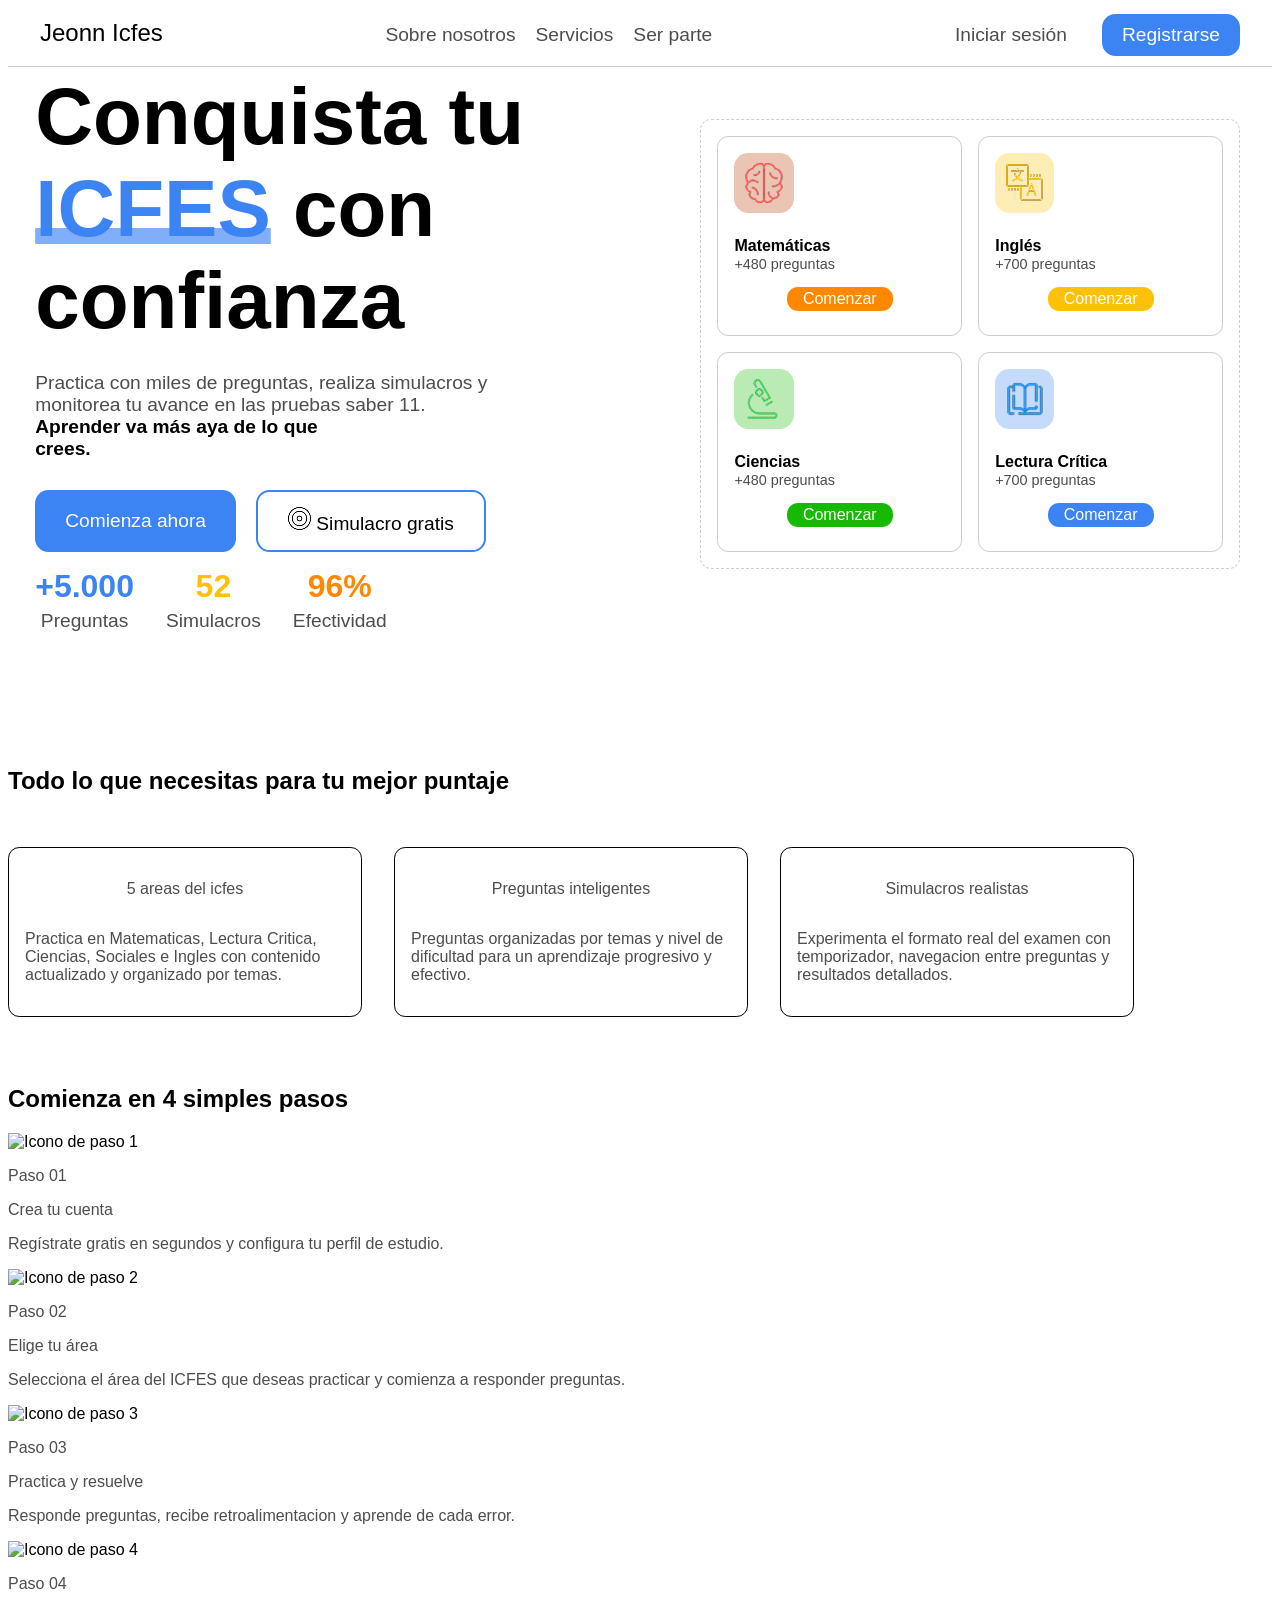
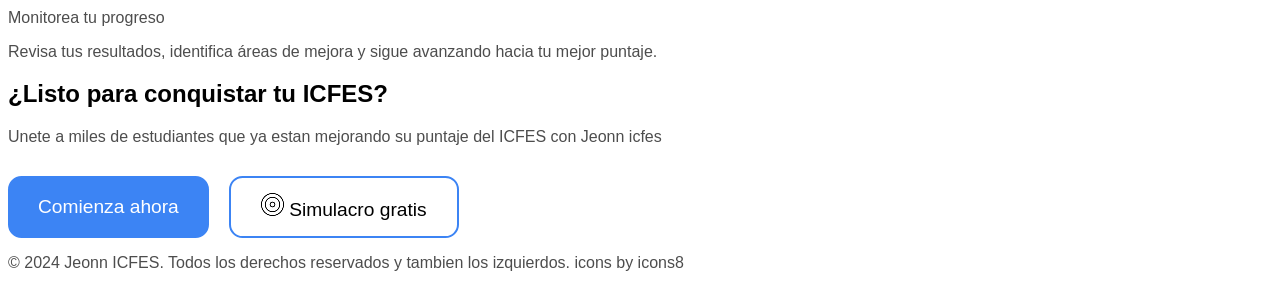
==== Index/index.html @ abb65001 "correciones en el index y paginas de crear cuenta e iniciar sesion" ====
<!DOCTYPE html>
<html lang="es">
<head>
    <meta charset="UTF-8">
    <meta name="viewport" content="width=device-width, initial-scale=1.0">
    <title>Jeonn ICFES</title>
    <link rel="stylesheet" href="index.css">
</head>
<body>
    <header>
        <nav>
            <p class="logo">Jeonn Icfes</p>
            <ul class="nav-links">
                <li><a href="">Sobre nosotros</a></li>
                <li><a href="">Servicios</a></li>
                <li><a href="">Ser parte</a></li>
            </ul>
            <p class="auth-links">
                <a href="/Log_in/log_in.html" class="login">Iniciar sesión</a>
                <a href="/sing_up/sing_up.html" class="signup">Registrarse</a>
            </p>
        </nav>       
    </header>
    <main>
        <section class="hero">
            <div class="hero-content">
                <h1>Conquista tu <span class="highlight2">ICFES</span> con confianza</h1>
                <p class="text-hero">Practica con miles de preguntas, realiza simulacros y monitorea tu avance en las pruebas saber 11. <p class="highlight">Aprender va más aya de lo que crees.</p></p>
                <div class="buttons">
                    <button class="begin">Comienza ahora</button>
                    <button class="simu"><img src="./assets/point.webp" alt="Simulacro gratis icono"> Simulacro gratis</button>
                </div>
                <div class="stats">
                    <div class="stats-item">
                        <div><p class="stats-item-number1">+5.000</p></div>
                        <div><p class="stats-item-txt">Preguntas</p></div>
                        </div>
                    <div class="stats-item">
                        <div><p class="stats-item-number2">52</p></div>
                        <div><p class="stats-item-txt">Simulacros</p></div>
                    </div>
                    <div class="stats-item">
                        <div><p class="stats-item-number3">96%</p></div>
                        <div><p class="stats-item-txt">Efectividad</p></div>
                    </div>
                </div>
            </div>
            <aside class="modules-squares">
                <div class="module">
                    <img  class="module-icon-maths" src="./assets/Maths.webp" alt="Icono de Matemáticas">
                    <p class="module-title">Matemáticas</p>
                    <p class="module-description">+480 preguntas</p>
                    <button class="module-button-math">Comenzar</button>
                </div>
                <div class="module">
                    <img  class="module-icon-english" src="./assets/English.webp" alt="Icono de Inglés">
                    <p class="module-title">Inglés</p>
                    <p class="module-description">+700 preguntas</p>
                    <button class="module-button-english">Comenzar</button>
                </div>
                <div class="module">
                    <img  class="module-icon-science" src="./assets/Science.webp" alt="Icono de Ciencias">
                    <p class="module-title">Ciencias</p>
                    <p class="module-description">+480 preguntas</p>
                    <button class="module-button-science">Comenzar</button>
                </div>
                <div class="module">
                    <img  class="module-icon-reading" src="./assets/Read.webp" alt="Icono de Lectura Crítica">
                    <p class="module-title">Lectura Crítica</p>
                    <p class="module-description">+700 preguntas</p>
                    <button class="module-button-reading">Comenzar</button>
                </div>
            </aside>
        </section>
        <section class="content">   
            <h2>Todo lo que necesitas para tu mejor puntaje</h2>
            <div class="content-features">
                <div class="features-item">
                    <p>5 areas del icfes</p>
                    <p>Practica en Matematicas, Lectura Critica, Ciencias, Sociales e Ingles con contenido actualizado y organizado por temas.</p>
                </div>
                <div class="features-item">
                    <p>Preguntas inteligentes</p>
                    <p>Preguntas organizadas por temas y nivel de dificultad para un aprendizaje progresivo y efectivo.</p>
                </div>
                <div class="features-item">
                    <p>Simulacros realistas</p>
                    <p>Experimenta el formato real del examen con temporizador, navegacion entre preguntas y resultados detallados.</p>
                </div>
            </div>
        </section>
        <section class="start">
            <h2>Comienza en 4 simples pasos</h2>
            <div class="start-steps">
                <div class="step">
                    <img src="#placeholder" alt="Icono de paso 1">
                    <p>Paso 01</p>
                    <p>Crea tu cuenta</p>
                    <p>Regístrate gratis en segundos y configura tu perfil de estudio.</p>
                </div>
                <div class="step">
                    <img src="#placeholder" alt="Icono de paso 2">
                    <p>Paso 02</p>
                    <p>Elige tu área</p>
                    <p>Selecciona el área del ICFES que deseas practicar y comienza a responder preguntas.</p>
                </div>
                <div class="step">
                    <img src="#placeholder" alt="Icono de paso 3">
                    <p>Paso 03</p>
                    <p>Practica y resuelve</p>
                    <p>Responde preguntas, recibe retroalimentacion y aprende de cada error.</p>
                </div>
                <div class="step">
                    <img src="#placeholder" alt="Icono de paso 4">
                    <p>Paso 04</p>
                    <p>Monitorea tu progreso</p>
                    <p>Revisa tus resultados, identifica áreas de mejora y sigue avanzando hacia tu mejor puntaje.</p>
                </div>
            </div>
            <div class="start-button">
                <h2>¿Listo para conquistar tu ICFES?</h2>
                <p>Unete a miles de estudiantes que ya estan mejorando su puntaje del ICFES con Jeonn icfes</p>
                <div class="buttons">
                    <button class="begin">Comienza ahora</button>
                    <button class="simu"><img src="./assets/point.webp" alt="Simulacro gratis icono"> Simulacro gratis</button>
                </div>
            </div>
        </section>
    </main>
    <footer>
        <p>© 2024 Jeonn ICFES. Todos los derechos reservados y tambien los izquierdos. icons by icons8</p>
    </footer>
</body>
</html>
---- Index/index.css ----
:root {
    --naranja: #FF8800;
    --azul: #3C84F4;
    --amarillo: #FFC107;
    --verde: #16BA00;
}
* {
    font-family: poppins, sans-serif;
}
p {
    color: #4d4d4d;
}
nav {
    display: flex;
    justify-content: space-between;
    align-items: center;
    padding: 0.4em 2em;
    border-bottom: 1px solid #cdcdcd;
    margin-top: -1.2em;
    margin-bottom: -2.7em;
}
.logo {
    display: flex;
    gap: 10px;
    color: #000000;
    font-size: 1.5em;
    padding-bottom: 0.5em;
    padding-top: 0;
    margin-bottom: 0em;
}
.nav-links {
    display: flex;
    gap: 20px;
    list-style: none;
    margin-bottom: -1em;
    margin-top: 0;
    padding: 0;
}
.nav-links li a {
    color: #4d4d4d;
    text-decoration: none;
    font-size: 1.2em;
    padding: 0;
}
.nav-links li a:hover {
    color: #000000;
}
.auth-links {
    display: flex;
    gap: 15px;
    margin-bottom: -1em;
    margin-top: 0;
    padding: 0;
}
.login {
    color: #4d4d4d;
    padding: 10px 20px;
    text-decoration: none;
    font-size: 1.2em;
}
.login:hover {
    color: #000000;
}
.signup {
    background-color: var(--azul);
    color: #fff;
    padding: 10px 20px;
    border-radius: 0.7em;
    text-decoration: none;
    font-size: 1.2em;
}
.signup:hover {
    background-color: #2a6cd1;
}
main {
    display: flex;
    flex-direction: column;
    align-items:flex-start;
    padding: 0em;
}
.hero {
    display: flex;
    gap: 2em;
    margin-top: 3em;
    margin-bottom: 3em;
}
.hero-content {
    gap: 1em;
    flex: 1;
    margin-left: 1.7em;
}
main h1 {
    font-size: 5em;
    color: #000000;
    max-width: 25em;
    font-weight: bolder;
    margin-top: 0em;
}
h1 .highlight2 {
    color: var(--azul);
    text-decoration: underline;
    text-decoration-color: var(--azul);
    text-decoration-thickness: 0.2em;
    text-underline-offset: -0.1em;
    text-decoration-skip-ink: none;
    text-decoration-color: #3c83f4a6;
}
    

.text-hero {
    font-size: 1.2em;
    max-width: 25em;
    margin-top: -2.2em;
    margin-bottom: 0em;
}
.highlight {
    font-size: 1.2em;
    max-width: 50%;
    margin-top: 0em;
    color: #000000;
    font-weight: bold;
}
.buttons {
    display: flex;
    gap: 20px;
    margin-top: 30px;
}
.begin {
    background-color: var(--azul);
    color: #fff;
    padding: 15px 30px;
    border-radius: 0.7em;
    border: none;
    font-size: 1.2em;
    cursor: pointer;
}
.begin:hover {
    background-color: #2a6cd1;
}
.simu {
    background-color: transparent;
    color: #000;
    padding: 15px 30px;
    border-radius: 0.7em;
    border: 2px solid var(--azul);
    font-size: 1.2em;
    cursor: pointer;
}
.simu:hover {
    background-color:#cdcdcd;
}
.stats {
    display: flex;
    gap: 2em;
    margin-top: -1em;
}
.stats-item {
    display: flex;
    flex-direction: column;
    align-items: center;
}
.stats-item-number1 {
    font-size: 2em;
    font-weight: bold;
    color: var(--azul);
}
.stats-item-number2 {
    font-size: 2em;
    font-weight: bold;
    color: var(--amarillo);
}
.stats-item-number3 {
    font-size: 2em;
    font-weight: bold;
    color: var(--naranja);
}
.stats-item-txt {
    font-size: 1.2em;
    color: #4d4d4d;
    margin-top: -1.4em;
}
.modules-squares {
    flex: 1;
    display: grid;
    grid-template-columns: repeat(2, 1fr);  
    gap: 1em;
    margin-top: 0;
    max-width: 40%;
    max-height: 26em;
    margin-top: 3em;
    margin-right: 2em;
    border: 1px dashed #cdcdcd;
    border-radius: 0.7em;
    padding: 1em 1em;

}
.module {
    display: flex;
    flex-direction: column;
    align-items: flex-start;
    padding: 1em 1em;
    border: 1px solid #ccc;
    border-radius: 0.7em;
}
.module-icon-maths {
    font-size: 3em;
    margin-bottom: 0.5em;
    background-color: #ba3b004b;
    border-radius: 0.3em;
    padding: 0.2em;
}
.module-icon-english {
    font-size: 3em;
    margin-bottom: 0.5em;
    background-color: #ffc1074b;
    border-radius: 0.3em;
    padding: 0.2em;
}
.module-icon-science {
    font-size: 3em;
    margin-bottom: 0.5em;
    background-color: #16ba004b;
    border-radius: 0.3em;
    padding: 0.2em;
}
.module-icon-reading {
    font-size: 3em;
    margin-bottom: 0.5em;
    background-color: #3c84f44b;
    border-radius: 0.3em;
    padding: 0.2em;
}
.module-title {
    font-weight: bold;
    margin-top: 0em;
    text-align: left;
    color: #000000;
}
.module-description {
    font-size: 0.9em;
    text-align: left;
    color: #4d4d4d;
    margin-top: -1em;
}
.module-button-math {
    background-color: var(--naranja);
    color: #fff;
    padding: 0.2em 1em;
    border-radius: 0.7em;
    border: none;
    font-size: 1em;
    margin-top: 0em;
    cursor: pointer;
    align-self: center;
}
.module-button-english {
    background-color: var(--amarillo);
    color: #fff;
    padding: 0.2em 1em;
    border-radius: 0.7em;
    border: none;
    font-size: 1em;
    margin-top: 0em;
    cursor: pointer;
    align-self: center;
}
.module-button-science {
    background-color: var(--verde);
    color: #fff;
    padding: 0.2em 1em;
    border-radius: 0.7em;
    border: none;
    font-size: 1em;
    margin-top: 0em;
    cursor: pointer;
    align-self: center;
}
.module-button-reading {
    background-color: var(--azul);
    color: #fff;
    padding: 0.2em 1em;
    border-radius: 0.7em;
    border: none;
    font-size: 1em;
    margin-top: 0em;
    cursor: pointer;
    align-self: center;
}
.module-button-math:hover {
    background-color: #a05500e3;
}
.module-button-english:hover {
    background-color: #e0a800;
}
.module-button-science:hover {
    background-color: #12a000;
}
.module-button-reading:hover {
    background-color: #2a6cd1;
}
.content {
    display: flex;
    gap: 2em;
    justify-content: center;
    margin-top: 3em;
    flex-direction: column;
}
.content-features {
    display: flex;
    gap: 2em;
    justify-content: center;
    margin-bottom: 3em;
}
.content-features .features-item {
    display: flex;
    flex-direction: column;
    align-items: center;
    padding: 1em;
    border: 1px solid ;
    border-radius: 0.7em;
    max-width: 20em;
}
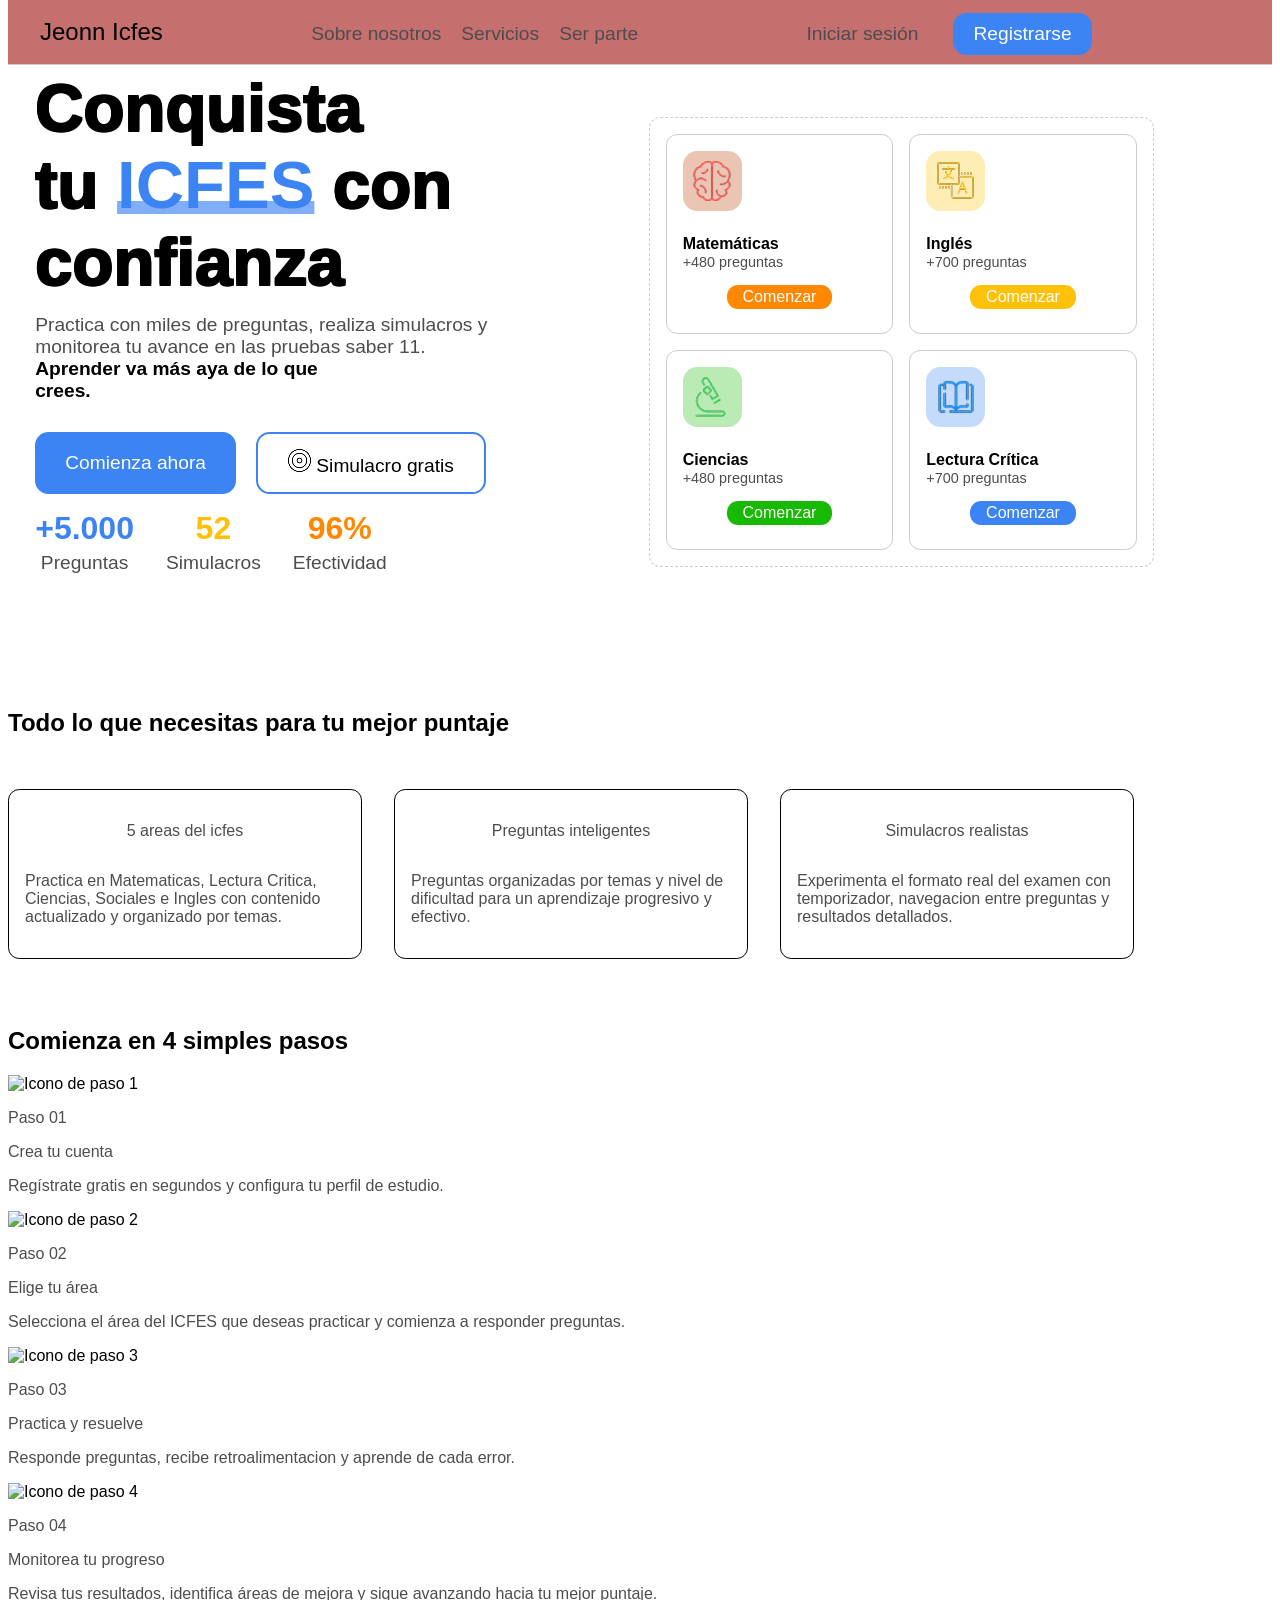
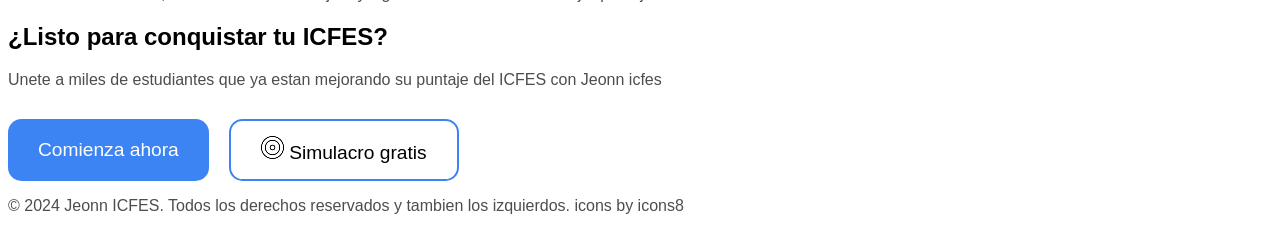
==== commit 99591209: "fixeando la pagina del index (nada terminado aun)" ====
--- a/Index/index.html
+++ b/Index/index.html
@@ -5,11 +5,14 @@
     <meta name="viewport" content="width=device-width, initial-scale=1.0">
     <title>Jeonn ICFES</title>
     <link rel="stylesheet" href="index.css">
+    <link href="https://googleapis.com" rel="stylesheet">
+    <link rel="preconnect" href="https://gstatic.com" crossorigin>
+    <link href="https://googleapis.com/css2?family=Inter:wght@400;700&display=swap" rel="stylesheet">
 </head>
 <body>
     <header>
         <nav>
-            <p class="logo">Jeonn Icfes</p>
+            <p class="logo" style="font-family: 'Inter', sans-serif;">Jeonn Icfes</p>
             <ul class="nav-links">
                 <li><a href="">Sobre nosotros</a></li>
                 <li><a href="">Servicios</a></li>
@@ -19,12 +22,13 @@
                 <a href="/Log_in/log_in.html" class="login">Iniciar sesión</a>
                 <a href="/sing_up/sing_up.html" class="signup">Registrarse</a>
             </p>
+            <section class="linea"></section>
         </nav>       
     </header>
     <main>
         <section class="hero">
             <div class="hero-content">
-                <h1>Conquista tu <span class="highlight2">ICFES</span> con confianza</h1>
+                <h1>Conquista <br> tu <span class="highlight2">ICFES</span> con confianza</h1>
                 <p class="text-hero">Practica con miles de preguntas, realiza simulacros y monitorea tu avance en las pruebas saber 11. <p class="highlight">Aprender va más aya de lo que crees.</p></p>
                 <div class="buttons">
                     <button class="begin">Comienza ahora</button>
--- a/Index/index.css
+++ b/Index/index.css
@@ -1,12 +1,17 @@
+@import url('https://googleapis.com');
+
+*{
+  font-family: 'Poppins', sans-serif;
+}
+
+
 :root {
     --naranja: #FF8800;
     --azul: #3C84F4;
     --amarillo: #FFC107;
     --verde: #16BA00;
 }
-* {
-    font-family: poppins, sans-serif;
-}
+
 p {
     color: #4d4d4d;
 }
@@ -18,6 +23,8 @@
     border-bottom: 1px solid #cdcdcd;
     margin-top: -1.2em;
     margin-bottom: -2.7em;
+    background-color: #c56f6f;
+    height: 62px;
 }
 .logo {
     display: flex;
@@ -83,11 +90,13 @@
     gap: 2em;
     margin-top: 3em;
     margin-bottom: 3em;
+
 }
 .hero-content {
     gap: 1em;
     flex: 1;
     margin-left: 1.7em;
+    
 }
 main h1 {
     font-size: 5em;
@@ -95,7 +104,14 @@
     max-width: 25em;
     font-weight: bolder;
     margin-top: 0em;
-}
+    font-size: 67px;
+    text-shadow: 
+    -1px -1px 0 #000,  
+     1px -1px 0 #000,  
+    -1px  1px 0 #000,  
+     1px  1px 0 #000; 
+}
+
 h1 .highlight2 {
     color: var(--azul);
     text-decoration: underline;
@@ -104,6 +120,7 @@
     text-underline-offset: -0.1em;
     text-decoration-skip-ink: none;
     text-decoration-color: #3c83f4a6;
+    text-shadow: none;
 }
     
 
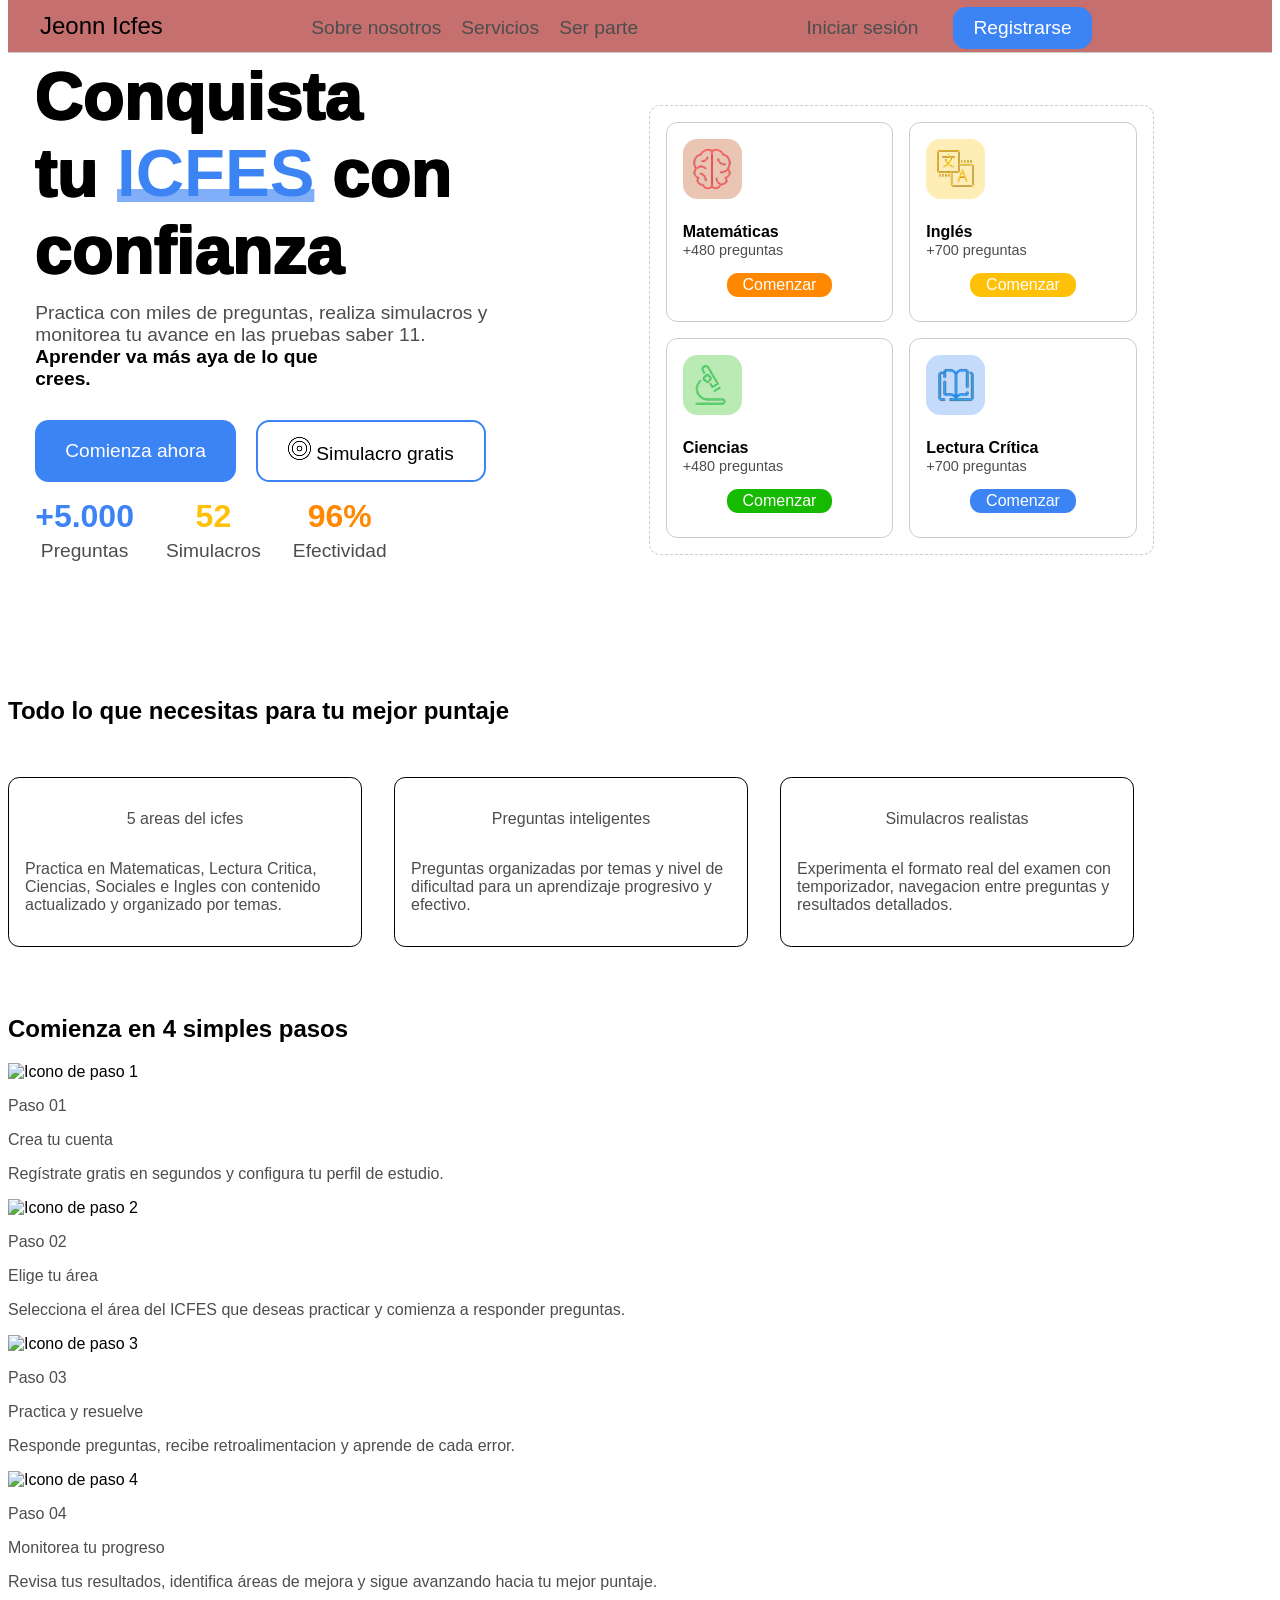
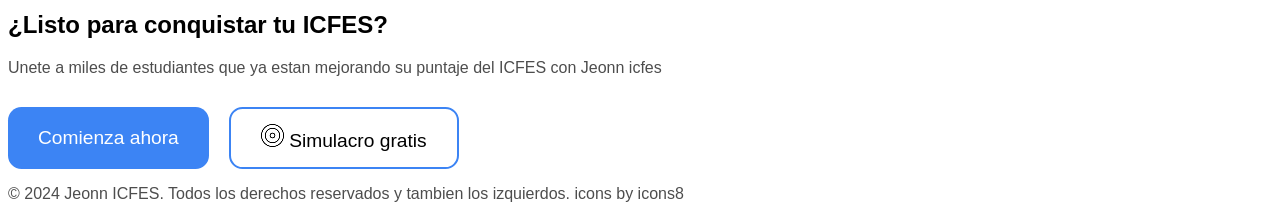
==== commit f6730678: "Cambios minimos en el index que no son utiles (corregirlos y terminar la pagina mas adelante)" ====
--- a/Index/index.html
+++ b/Index/index.html
@@ -12,7 +12,7 @@
 <body>
     <header>
         <nav>
-            <p class="logo" style="font-family: 'Inter', sans-serif;">Jeonn Icfes</p>
+            <p class="logo">Jeonn Icfes</p>
             <ul class="nav-links">
                 <li><a href="">Sobre nosotros</a></li>
                 <li><a href="">Servicios</a></li>
--- a/Index/index.css
+++ b/Index/index.css
@@ -24,7 +24,7 @@
     margin-top: -1.2em;
     margin-bottom: -2.7em;
     background-color: #c56f6f;
-    height: 62px;
+    height: 50px;
 }
 .logo {
     display: flex;
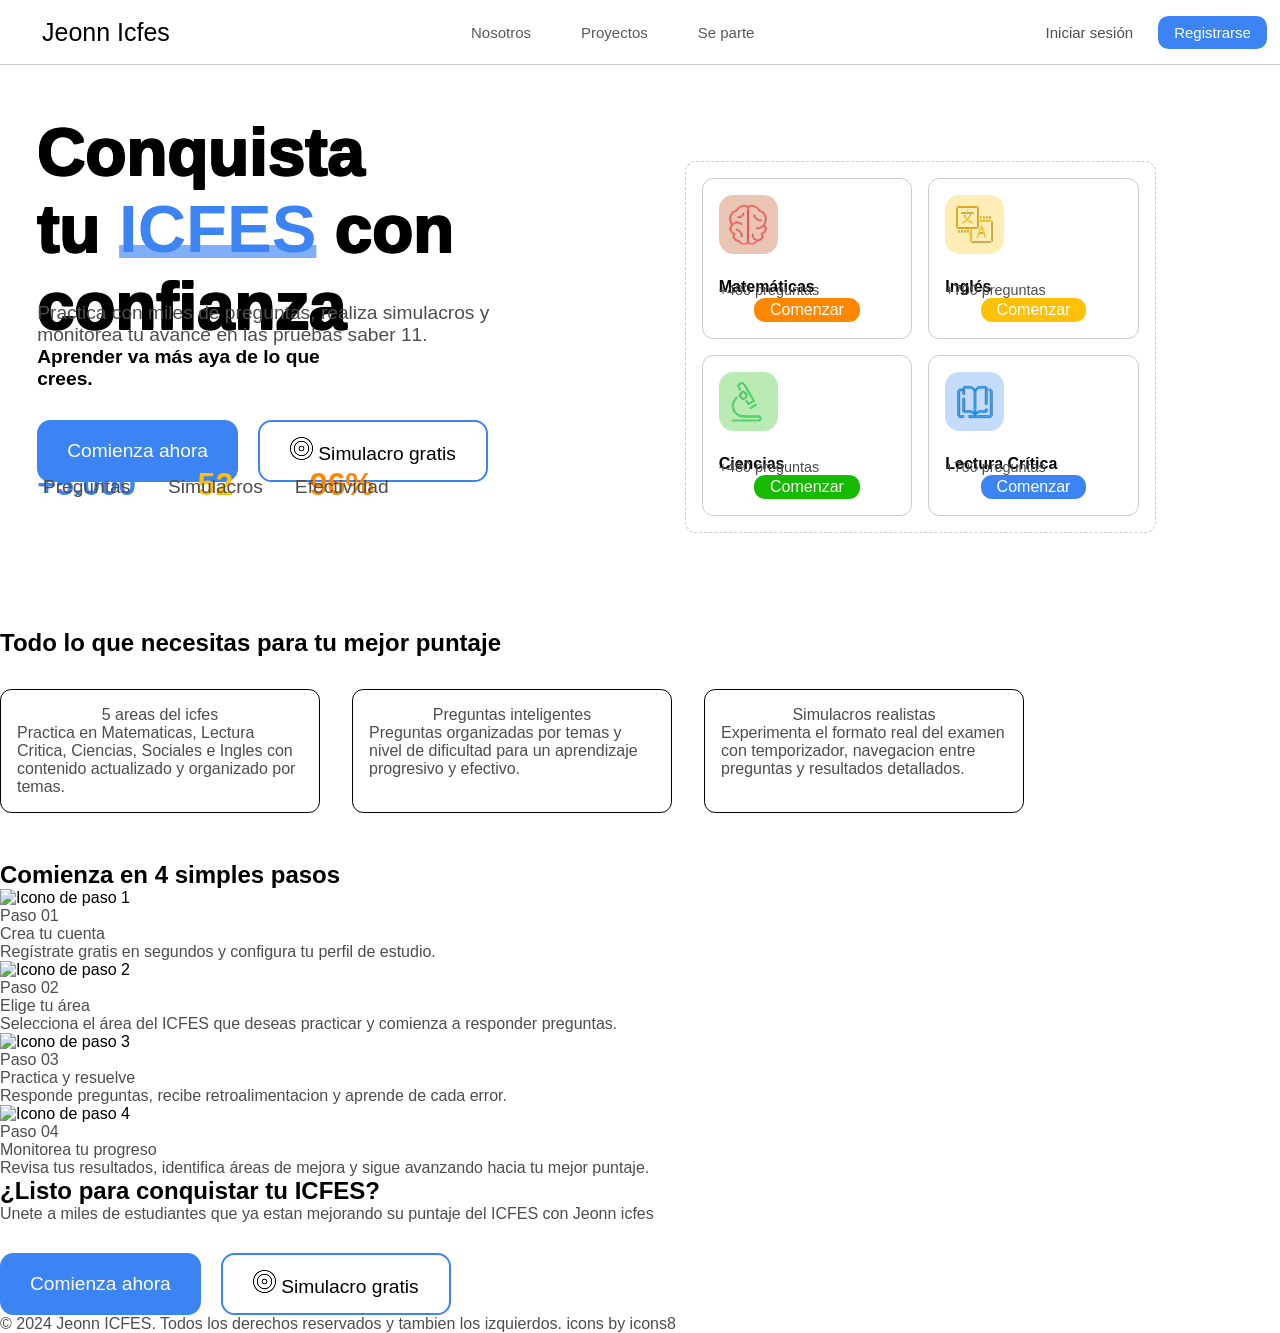
==== commit c64675f7: "Se termino la primera fase de la barra de navegacion del index (no se han dado detelles, faltan tipo" ====
--- a/Index/index.html
+++ b/Index/index.html
@@ -12,16 +12,16 @@
 <body>
     <header>
         <nav>
-            <p class="logo">Jeonn Icfes</p>
+            <div class="logo">Jeonn Icfes</div>
             <ul class="nav-links">
-                <li><a href="">Sobre nosotros</a></li>
-                <li><a href="">Servicios</a></li>
-                <li><a href="">Ser parte</a></li>
+                <li><a href="">Nosotros</a></li>
+                <li><a href="">Proyectos</a></li>
+                <li><a href="">Se parte</a></li>
             </ul>
-            <p class="auth-links">
+            <div class="auth-links">
                 <a href="/Log_in/log_in.html" class="login">Iniciar sesión</a>
                 <a href="/sing_up/sing_up.html" class="signup">Registrarse</a>
-            </p>
+            </div>
             <section class="linea"></section>
         </nav>       
     </header>
--- a/Index/index.css
+++ b/Index/index.css
@@ -4,7 +4,9 @@
   font-family: 'Poppins', sans-serif;
 }
 
-
+body {
+    overflow-y: hidden; /* Oculta por completo la barra vertical */
+}
 :root {
     --naranja: #FF8800;
     --azul: #3C84F4;
@@ -15,67 +17,76 @@
 p {
     color: #4d4d4d;
 }
+* {
+    margin: 0;
+    padding: 0;
+    box-sizing: border-box;
+}
+
 nav {
     display: flex;
     justify-content: space-between;
     align-items: center;
-    padding: 0.4em 2em;
+    padding: 0 2em; 
     border-bottom: 1px solid #cdcdcd;
-    margin-top: -1.2em;
-    margin-bottom: -2.7em;
-    background-color: #c56f6f;
-    height: 50px;
-}
+    height: 65px;
+    width: 100%;
+    box-sizing: border-box; 
+    margin: 0;
+}
+
 .logo {
     display: flex;
+    align-items: center; 
     gap: 10px;
     color: #000000;
-    font-size: 1.5em;
-    padding-bottom: 0.5em;
-    padding-top: 0;
-    margin-bottom: 0em;
-}
+    font-size: 25px;
+    margin-left: 10px;
+}
+
 .nav-links {
     display: flex;
-    gap: 20px;
+    gap: 50px;
     list-style: none;
-    margin-bottom: -1em;
-    margin-top: 0;
-    padding: 0;
-}
+    font-size: 15px;
+    margin-left: 20px;
+}
+
 .nav-links li a {
+    color: #000000a7;
+    text-decoration: none;
+}
+
+.nav-links li a:hover {
+    color: #000000;
+}
+
+.auth-links {
+    display: flex;
+    align-items: center;
+    gap: 15px;
+    font-size: 15px;
+    margin-right: -300px;
+}
+
+.login {
     color: #4d4d4d;
     text-decoration: none;
-    font-size: 1.2em;
-    padding: 0;
-}
-.nav-links li a:hover {
-    color: #000000;
-}
-.auth-links {
-    display: flex;
-    gap: 15px;
-    margin-bottom: -1em;
-    margin-top: 0;
-    padding: 0;
-}
-.login {
-    color: #4d4d4d;
-    padding: 10px 20px;
+    padding: 5px 10px; 
+}
+
+.login:hover {
+    color: #000000;
+}
+
+.signup {
+    background-color: var(--azul, #0056b3);
+    color: #fff;
+    padding: 8px 16px;
+    border-radius: 0.7em;
     text-decoration: none;
-    font-size: 1.2em;
-}
-.login:hover {
-    color: #000000;
-}
-.signup {
-    background-color: var(--azul);
-    color: #fff;
-    padding: 10px 20px;
-    border-radius: 0.7em;
-    text-decoration: none;
-    font-size: 1.2em;
-}
+}
+
 .signup:hover {
     background-color: #2a6cd1;
 }
@@ -90,7 +101,7 @@
     gap: 2em;
     margin-top: 3em;
     margin-bottom: 3em;
-
+    margin-left: 10px;
 }
 .hero-content {
     gap: 1em;
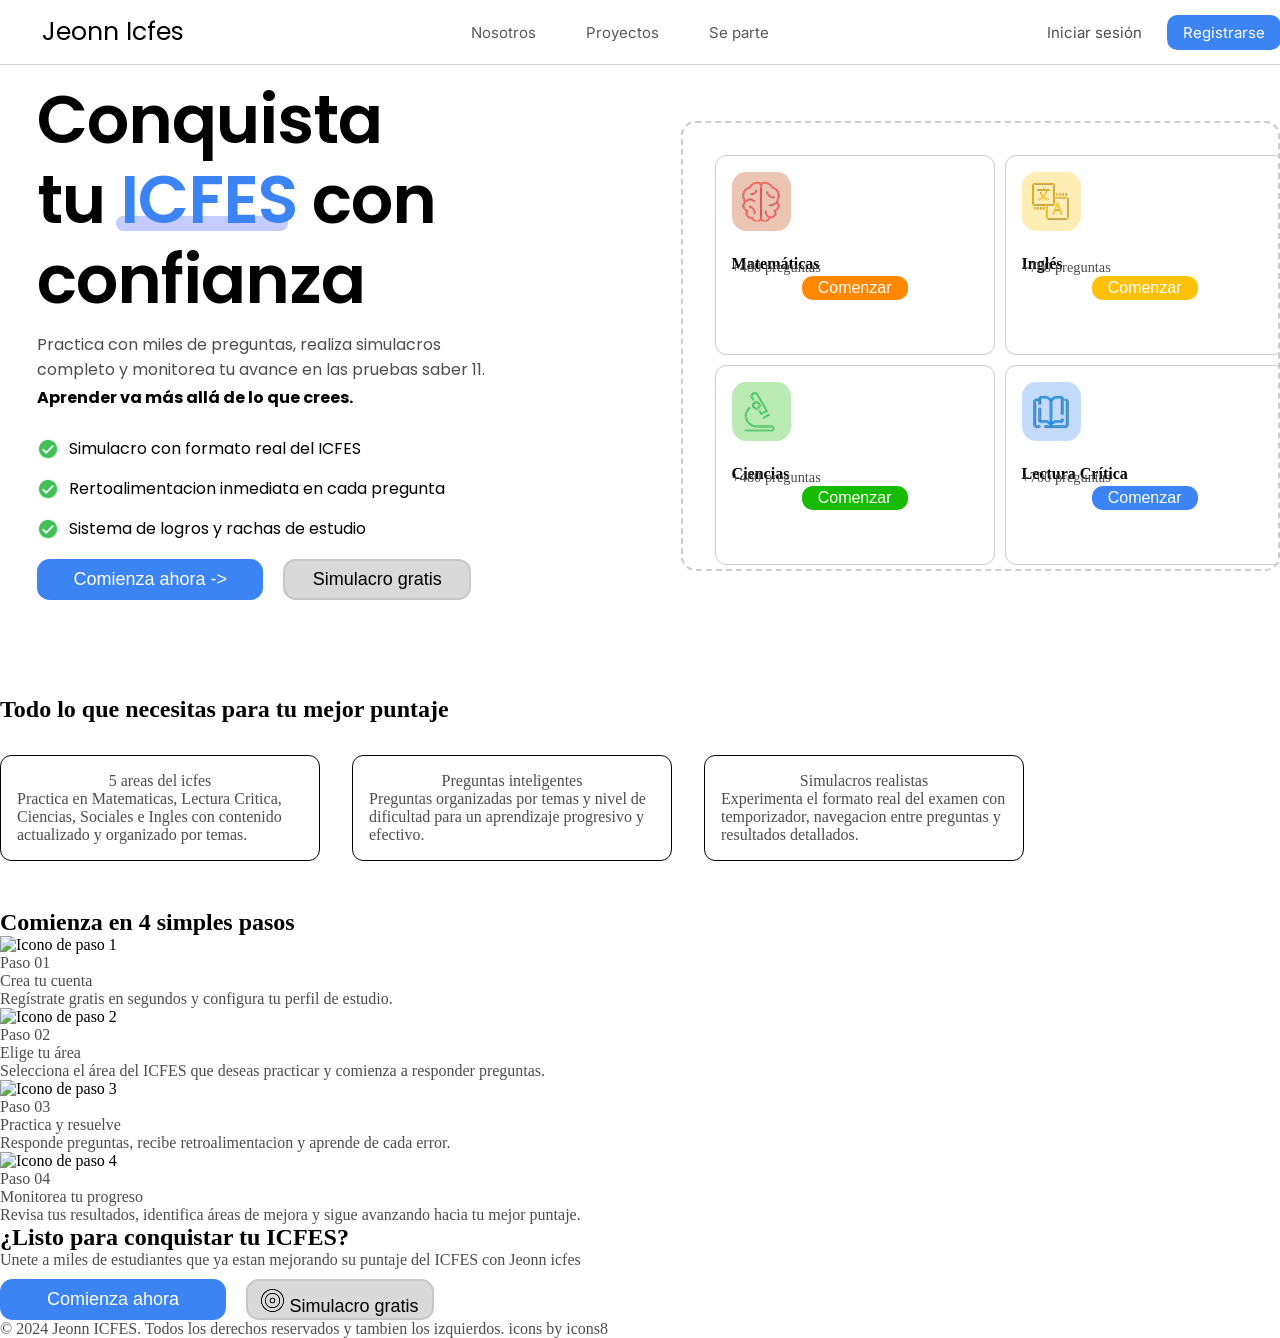
==== commit 4cea9d95: "Se arreglo la primera pantalla del index, solo falta terminar el cuadro de materias de esa primera v" ====
--- a/Index/index.html
+++ b/Index/index.html
@@ -5,9 +5,10 @@
     <meta name="viewport" content="width=device-width, initial-scale=1.0">
     <title>Jeonn ICFES</title>
     <link rel="stylesheet" href="index.css">
-    <link href="https://googleapis.com" rel="stylesheet">
-    <link rel="preconnect" href="https://gstatic.com" crossorigin>
-    <link href="https://googleapis.com/css2?family=Inter:wght@400;700&display=swap" rel="stylesheet">
+    <link rel="preconnect" href="https://fonts.googleapis.com">
+    <link rel="preconnect" href="https://fonts.gstatic.com" crossorigin>
+    <link href="https://fonts.googleapis.com/css2?family=Poppins:wght@400;500;600;700;800&display=swap" rel="stylesheet">
+    <link href="https://fonts.googleapis.com/css2?family=Inter:wght@400;500;600;700&display=swap" rel="stylesheet">
 </head>
 <body>
     <header>
@@ -28,12 +29,29 @@
     <main>
         <section class="hero">
             <div class="hero-content">
-                <h1>Conquista <br> tu <span class="highlight2">ICFES</span> con confianza</h1>
-                <p class="text-hero">Practica con miles de preguntas, realiza simulacros y monitorea tu avance en las pruebas saber 11. <p class="highlight">Aprender va más aya de lo que crees.</p></p>
+                <h1>Conquista <br> tu <span class="highlight2">ICFES</span>  con confianza</h1>
+                <p class="text-hero">Practica con miles de preguntas, realiza simulacros completo y monitorea tu avance en las pruebas saber 11. <p class="highlight"><b>Aprender va más allá de lo que crees.</b></p></p>
+                <div class="beneficios">
+
+                    <div class="frase">
+                        <img src="assets/icons8-de-acuerdo-24.png" alt="" class="icon">
+                        <span>Simulacro con formato real del ICFES</span>
+                    </div>
+                    <div class="frase">
+                        <img src="assets/icons8-de-acuerdo-24.png" alt="" class="icon">
+                        <span>Rertoalimentacion inmediata en cada pregunta</span>
+                    </div>
+                    <div class="frase">
+                        <img src="assets/icons8-de-acuerdo-24.png" alt="" class="icon">
+                        <span>Sistema de logros y rachas de estudio</span>
+                    </div>
+
+                </div>
                 <div class="buttons">
-                    <button class="begin">Comienza ahora</button>
-                    <button class="simu"><img src="./assets/point.webp" alt="Simulacro gratis icono"> Simulacro gratis</button>
+                    <button class="begin">Comienza ahora -></button>
+                    <button class="simu"><!--<img src="./assets/point.webp" alt="Simulacro gratis icono">--> Simulacro gratis</button>
                 </div>
+                <!--
                 <div class="stats">
                     <div class="stats-item">
                         <div><p class="stats-item-number1">+5.000</p></div>
@@ -48,6 +66,7 @@
                         <div><p class="stats-item-txt">Efectividad</p></div>
                     </div>
                 </div>
+                -->
             </div>
             <aside class="modules-squares">
                 <div class="module">
--- a/Index/index.css
+++ b/Index/index.css
@@ -1,12 +1,7 @@
 @import url('https://googleapis.com');
 
-*{
-  font-family: 'Poppins', sans-serif;
-}
-
-body {
-    overflow-y: hidden; /* Oculta por completo la barra vertical */
-}
+
+
 :root {
     --naranja: #FF8800;
     --azul: #3C84F4;
@@ -22,6 +17,8 @@
     padding: 0;
     box-sizing: border-box;
 }
+
+
 
 nav {
     display: flex;
@@ -42,6 +39,7 @@
     color: #000000;
     font-size: 25px;
     margin-left: 10px;
+    font-family: 'Poppins', sans-serif;
 }
 
 .nav-links {
@@ -50,6 +48,7 @@
     list-style: none;
     font-size: 15px;
     margin-left: 20px;
+    font-family: 'Inter', sans-serif;
 }
 
 .nav-links li a {
@@ -67,6 +66,7 @@
     gap: 15px;
     font-size: 15px;
     margin-right: -300px;
+    font-family: 'Inter', sans-serif;
 }
 
 .login {
@@ -90,6 +90,10 @@
 .signup:hover {
     background-color: #2a6cd1;
 }
+
+
+
+
 main {
     display: flex;
     flex-direction: column;
@@ -110,69 +114,104 @@
     
 }
 main h1 {
-    font-size: 5em;
-    color: #000000;
-    max-width: 25em;
-    font-weight: bolder;
-    margin-top: 0em;
+    color: #000000;
+    max-width: 30em;
+    margin-top: -0.5em;
     font-size: 67px;
-    text-shadow: 
-    -1px -1px 0 #000,  
-     1px -1px 0 #000,  
-    -1px  1px 0 #000,  
-     1px  1px 0 #000; 
+    font-weight: 600;
+    line-height: 1.2;
+    letter-spacing: -1px;
+    font-family: 'Poppins', sans-serif;
 }
 
 h1 .highlight2 {
     color: var(--azul);
-    text-decoration: underline;
-    text-decoration-color: var(--azul);
-    text-decoration-thickness: 0.2em;
-    text-underline-offset: -0.1em;
-    text-decoration-skip-ink: none;
-    text-decoration-color: #3c83f4a6;
-    text-shadow: none;
-}
+    text-decoration: none;
+    position: relative; 
+    display: inline-block;
+    z-index: 5;
+}
+
+h1 .highlight2::after {
+    content: "";
+    position: absolute;
+    left: -4px;  
+    right: 9px; 
+    bottom: 9px; 
+
+    height: 15px; 
+
+    background-color: #0426ff3b; 
+
+    border-radius: 50px; 
     
+    z-index: -1; 
+}
+    
 
 .text-hero {
-    font-size: 1.2em;
-    max-width: 25em;
-    margin-top: -2.2em;
+    font-size: 18;
+    max-width: 30em;
+    margin-top: 0.7em;
     margin-bottom: 0em;
+    font-family: 'Poppins', sans-serif;
 }
 .highlight {
-    font-size: 1.2em;
-    max-width: 50%;
-    margin-top: 0em;
-    color: #000000;
-    font-weight: bold;
-}
+    font-size: 18;
+    margin-top: 0.2em;
+    color: #000000;
+    font-family: 'Poppins', sans-serif;
+}
+
+.beneficios {
+    margin-top: 1.2em;
+    font-family: 'Poppins', sans-serif;
+    line-height: 2.5;
+    display: flex;
+    flex-direction: column;
+}
+
+.frase {
+    display: flex;
+    align-items: center;
+    gap: 10px;
+}
+
+.icon {
+    width: 22px;
+    height: 22px;
+    display: block;
+    flex-shrink: 0;
+}
+
 .buttons {
     display: flex;
     gap: 20px;
-    margin-top: 30px;
+    margin-top: 10px;
+    height: 41px;
 }
 .begin {
     background-color: var(--azul);
     color: #fff;
-    padding: 15px 30px;
-    border-radius: 0.7em;
-    border: none;
-    font-size: 1.2em;
-    cursor: pointer;
+    padding: 10px 30px;
+    border-radius: 0.7em;
+    border: none;
+    font-size: 18px;
+    cursor: pointer;
+    width: 226px;
 }
 .begin:hover {
     background-color: #2a6cd1;
 }
 .simu {
-    background-color: transparent;
+    background-color: #d9d9d9;
     color: #000;
-    padding: 15px 30px;
-    border-radius: 0.7em;
-    border: 2px solid var(--azul);
-    font-size: 1.2em;
-    cursor: pointer;
+    padding: 8px;
+    border-radius: 0.7em;
+    border: 2px solid #c7c7c7;
+    font-size: 18px;
+    cursor: pointer;
+    width: 188px;
 }
 .simu:hover {
     background-color:#cdcdcd;
@@ -211,16 +250,14 @@
     flex: 1;
     display: grid;
     grid-template-columns: repeat(2, 1fr);  
-    gap: 1em;
-    margin-top: 0;
-    max-width: 40%;
-    max-height: 26em;
-    margin-top: 3em;
-    margin-right: 2em;
-    border: 1px dashed #cdcdcd;
-    border-radius: 0.7em;
-    padding: 1em 1em;
-
+    gap: 10px;
+    width: 400px;
+    height: 450px;
+    margin-top: 0.5em;
+    border: 2px dashed #cdcdcd;
+    border-radius: 0.9em;
+    padding: 2em 2em;
+    margin-left: 5em;
 }
 .module {
     display: flex;
@@ -229,7 +266,10 @@
     padding: 1em 1em;
     border: 1px solid #ccc;
     border-radius: 0.7em;
-}
+    width: 280px;
+    height: 200px;
+}
+
 .module-icon-maths {
     font-size: 3em;
     margin-bottom: 0.5em;
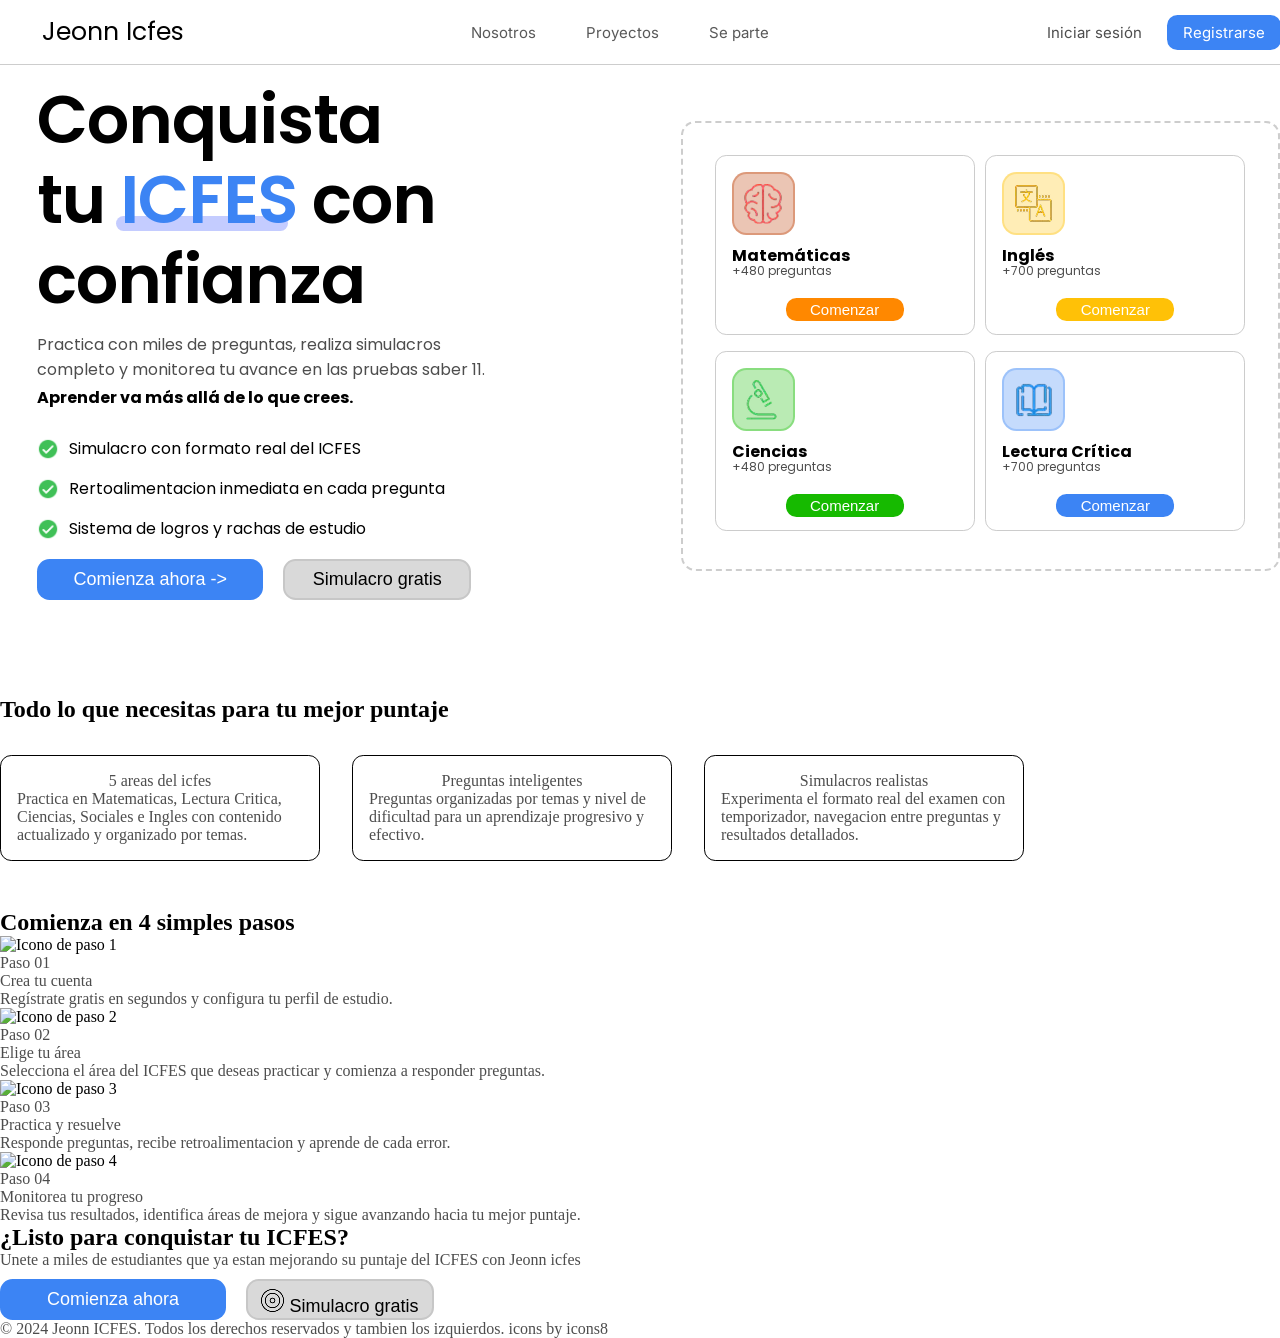
==== commit 9bcb2f1e: "Hover de los cuadros en el inicio, todos estan en azul, hay que ponerles los colores respectivos a c" ====
--- a/Index/index.html
+++ b/Index/index.html
@@ -69,29 +69,29 @@
                 -->
             </div>
             <aside class="modules-squares">
-                <div class="module">
-                    <img  class="module-icon-maths" src="./assets/Maths.webp" alt="Icono de Matemáticas">
-                    <p class="module-title">Matemáticas</p>
-                    <p class="module-description">+480 preguntas</p>
-                    <button class="module-button-math">Comenzar</button>
+                <div class="module">       
+                        <img  class="module-icon-maths" src="./assets/Maths.webp" alt="Icono de Matemáticas">
+                        <p class="module-title">Matemáticas</p>
+                        <p class="module-description">+480 preguntas</p>
+                        <button class="module-button-math">Comenzar</button>
                 </div>
                 <div class="module">
-                    <img  class="module-icon-english" src="./assets/English.webp" alt="Icono de Inglés">
-                    <p class="module-title">Inglés</p>
-                    <p class="module-description">+700 preguntas</p>
-                    <button class="module-button-english">Comenzar</button>
+                        <img  class="module-icon-english" src="./assets/English.webp" alt="Icono de Inglés">
+                        <p class="module-title">Inglés</p>
+                        <p class="module-description">+700 preguntas</p>
+                        <button class="module-button-english">Comenzar</button>
                 </div>
                 <div class="module">
-                    <img  class="module-icon-science" src="./assets/Science.webp" alt="Icono de Ciencias">
-                    <p class="module-title">Ciencias</p>
-                    <p class="module-description">+480 preguntas</p>
-                    <button class="module-button-science">Comenzar</button>
+                        <img  class="module-icon-science" src="./assets/Science.webp" alt="Icono de Ciencias">
+                        <p class="module-title">Ciencias</p>
+                        <p class="module-description">+480 preguntas</p>
+                        <button class="module-button-science">Comenzar</button>
                 </div>
                 <div class="module">
-                    <img  class="module-icon-reading" src="./assets/Read.webp" alt="Icono de Lectura Crítica">
-                    <p class="module-title">Lectura Crítica</p>
-                    <p class="module-description">+700 preguntas</p>
-                    <button class="module-button-reading">Comenzar</button>
+                        <img  class="module-icon-reading" src="./assets/Read.webp" alt="Icono de Lectura Crítica">
+                        <p class="module-title">Lectura Crítica</p>
+                        <p class="module-description">+700 preguntas</p>
+                        <button class="module-button-reading">Comenzar</button>
                 </div>
             </aside>
         </section>
--- a/Index/index.css
+++ b/Index/index.css
@@ -266,16 +266,44 @@
     padding: 1em 1em;
     border: 1px solid #ccc;
     border-radius: 0.7em;
-    width: 280px;
-    height: 200px;
-}
-
+    width: 260px;
+    height: 180px;
+    font-family: "poppins", sans-serif;
+    position: relative;
+}
+.module::before{
+    content: "";
+    position: absolute;
+    top: -4px; 
+    
+    left: 0;
+    width: 100%;
+    height: 8px; 
+    border-top: 15px;
+    
+    background-color: #0426ff;
+
+    opacity: 0;
+    transform: scaleX(0.8);
+    transition: opacity 0.3s ease, transform 0.3s ease;
+    border-top-left-radius: 4px;
+    border-top-right-radius: 4px;
+    
+    /* Aseguramos que las esquinas inferiores se queden totalmente rectas (en punta) */
+    border-bottom-left-radius: 0;
+    border-bottom-right-radius: 0;
+}
+.module:hover::before{
+    opacity: 1;
+    transform: scaleX(1);
+}
 .module-icon-maths {
     font-size: 3em;
     margin-bottom: 0.5em;
     background-color: #ba3b004b;
     border-radius: 0.3em;
     padding: 0.2em;
+    border: 2px solid #c24d165d;
 }
 .module-icon-english {
     font-size: 3em;
@@ -283,6 +311,7 @@
     background-color: #ffc1074b;
     border-radius: 0.3em;
     padding: 0.2em;
+    border: 2px solid #ffc1074b;
 }
 .module-icon-science {
     font-size: 3em;
@@ -290,6 +319,7 @@
     background-color: #16ba004b;
     border-radius: 0.3em;
     padding: 0.2em;
+    border: 2px solid #16ba004b;
 }
 .module-icon-reading {
     font-size: 3em;
@@ -297,18 +327,19 @@
     background-color: #3c84f44b;
     border-radius: 0.3em;
     padding: 0.2em;
+    border: 2px solid #3c84f44b;
 }
 .module-title {
     font-weight: bold;
-    margin-top: 0em;
+    margin-top: -1em;
     text-align: left;
     color: #000000;
 }
 .module-description {
-    font-size: 0.9em;
+    font-size: 12px;
     text-align: left;
     color: #4d4d4d;
-    margin-top: -1em;
+    margin-top: -0.5em;
 }
 .module-button-math {
     background-color: var(--naranja);
@@ -316,10 +347,11 @@
     padding: 0.2em 1em;
     border-radius: 0.7em;
     border: none;
-    font-size: 1em;
-    margin-top: 0em;
+    font-size: 15px;
+    margin-top: 1.2em;
     cursor: pointer;
     align-self: center;
+    width: 118px;
 }
 .module-button-english {
     background-color: var(--amarillo);
@@ -327,10 +359,11 @@
     padding: 0.2em 1em;
     border-radius: 0.7em;
     border: none;
-    font-size: 1em;
-    margin-top: 0em;
+    font-size: 15px;
+    margin-top: 1.2em;
     cursor: pointer;
     align-self: center;
+    width: 118px;
 }
 .module-button-science {
     background-color: var(--verde);
@@ -338,10 +371,11 @@
     padding: 0.2em 1em;
     border-radius: 0.7em;
     border: none;
-    font-size: 1em;
-    margin-top: 0em;
+    font-size: 15px;
+    margin-top: 1.2em;
     cursor: pointer;
     align-self: center;
+    width: 118px;
 }
 .module-button-reading {
     background-color: var(--azul);
@@ -349,10 +383,11 @@
     padding: 0.2em 1em;
     border-radius: 0.7em;
     border: none;
-    font-size: 1em;
-    margin-top: 0em;
+    font-size: 15px;
+    margin-top: 1.2em;
     cursor: pointer;
     align-self: center;
+    width: 118px;
 }
 .module-button-math:hover {
     background-color: #a05500e3;
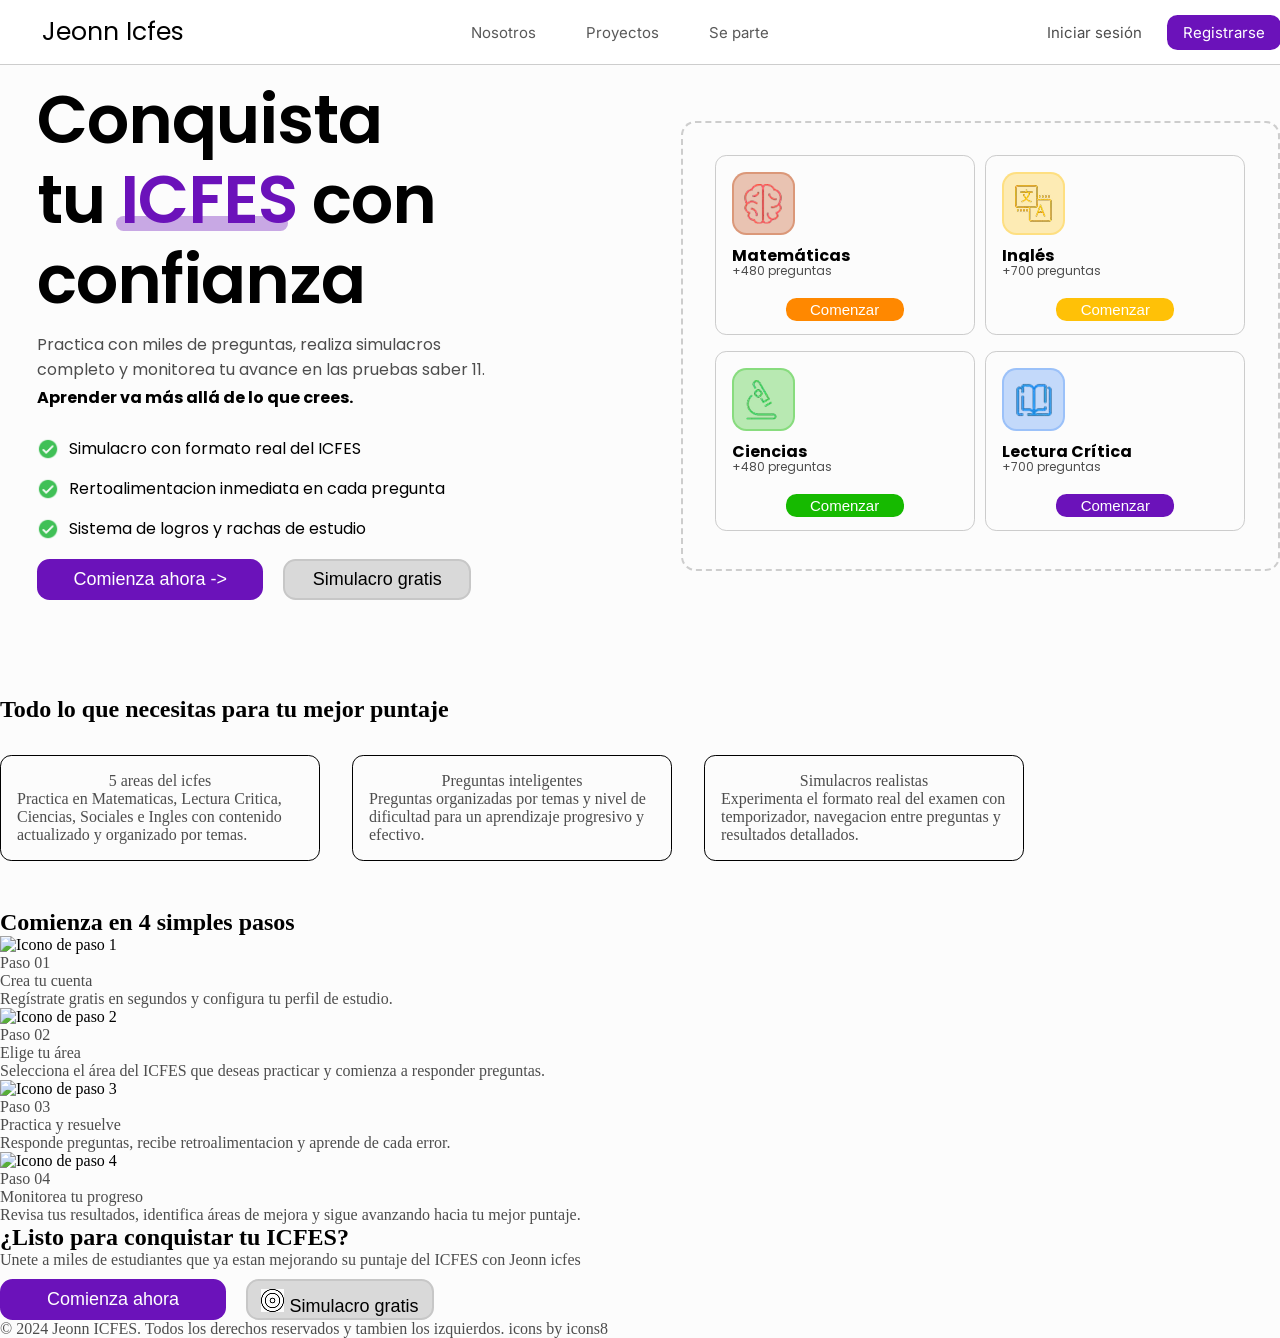
==== commit d42559f4: "Se agregaron los colores del hover correspondientes a cada uno de los cuadros de la pagina de inicio" ====
--- a/Index/index.html
+++ b/Index/index.html
@@ -1,5 +1,6 @@
 <!DOCTYPE html>
 <html lang="es">
+
 <head>
     <meta charset="UTF-8">
     <meta name="viewport" content="width=device-width, initial-scale=1.0">
@@ -7,9 +8,11 @@
     <link rel="stylesheet" href="index.css">
     <link rel="preconnect" href="https://fonts.googleapis.com">
     <link rel="preconnect" href="https://fonts.gstatic.com" crossorigin>
-    <link href="https://fonts.googleapis.com/css2?family=Poppins:wght@400;500;600;700;800&display=swap" rel="stylesheet">
+    <link href="https://fonts.googleapis.com/css2?family=Poppins:wght@400;500;600;700;800&display=swap"
+        rel="stylesheet">
     <link href="https://fonts.googleapis.com/css2?family=Inter:wght@400;500;600;700&display=swap" rel="stylesheet">
 </head>
+
 <body>
     <header>
         <nav>
@@ -24,13 +27,16 @@
                 <a href="/sing_up/sing_up.html" class="signup">Registrarse</a>
             </div>
             <section class="linea"></section>
-        </nav>       
+        </nav>
     </header>
     <main>
         <section class="hero">
             <div class="hero-content">
-                <h1>Conquista <br> tu <span class="highlight2">ICFES</span>  con confianza</h1>
-                <p class="text-hero">Practica con miles de preguntas, realiza simulacros completo y monitorea tu avance en las pruebas saber 11. <p class="highlight"><b>Aprender va más allá de lo que crees.</b></p></p>
+                <h1>Conquista <br> tu <span class="highlight2">ICFES</span> con confianza</h1>
+                <p class="text-hero">Practica con miles de preguntas, realiza simulacros completo y monitorea tu avance
+                    en las pruebas saber 11.
+                <p class="highlight"><b>Aprender va más allá de lo que crees.</b></p>
+                </p>
                 <div class="beneficios">
 
                     <div class="frase">
@@ -49,7 +55,8 @@
                 </div>
                 <div class="buttons">
                     <button class="begin">Comienza ahora -></button>
-                    <button class="simu"><!--<img src="./assets/point.webp" alt="Simulacro gratis icono">--> Simulacro gratis</button>
+                    <button class="simu"><!--<img src="./assets/point.webp" alt="Simulacro gratis icono">--> Simulacro
+                        gratis</button>
                 </div>
                 <!--
                 <div class="stats">
@@ -69,46 +76,49 @@
                 -->
             </div>
             <aside class="modules-squares">
-                <div class="module">       
-                        <img  class="module-icon-maths" src="./assets/Maths.webp" alt="Icono de Matemáticas">
-                        <p class="module-title">Matemáticas</p>
-                        <p class="module-description">+480 preguntas</p>
-                        <button class="module-button-math">Comenzar</button>
+                <div class="module-m">
+                    <img class="module-icon-maths" src="./assets/Maths.webp" alt="Icono de Matemáticas">
+                    <p class="module-title">Matemáticas</p>
+                    <p class="module-description">+480 preguntas</p>
+                    <button class="module-button-math">Comenzar</button>
                 </div>
-                <div class="module">
-                        <img  class="module-icon-english" src="./assets/English.webp" alt="Icono de Inglés">
-                        <p class="module-title">Inglés</p>
-                        <p class="module-description">+700 preguntas</p>
-                        <button class="module-button-english">Comenzar</button>
+                <div class="module-e">
+                    <img class="module-icon-english" src="./assets/English.webp" alt="Icono de Inglés">
+                    <p class="module-title">Inglés</p>
+                    <p class="module-description">+700 preguntas</p>
+                    <button class="module-button-english">Comenzar</button>
                 </div>
-                <div class="module">
-                        <img  class="module-icon-science" src="./assets/Science.webp" alt="Icono de Ciencias">
-                        <p class="module-title">Ciencias</p>
-                        <p class="module-description">+480 preguntas</p>
-                        <button class="module-button-science">Comenzar</button>
+                <div class="module-c">
+                    <img class="module-icon-science" src="./assets/Science.webp" alt="Icono de Ciencias">
+                    <p class="module-title">Ciencias</p>
+                    <p class="module-description">+480 preguntas</p>
+                    <button class="module-button-science">Comenzar</button>
                 </div>
-                <div class="module">
-                        <img  class="module-icon-reading" src="./assets/Read.webp" alt="Icono de Lectura Crítica">
-                        <p class="module-title">Lectura Crítica</p>
-                        <p class="module-description">+700 preguntas</p>
-                        <button class="module-button-reading">Comenzar</button>
+                <div class="module-l">
+                    <img class="module-icon-reading" src="./assets/Read.webp" alt="Icono de Lectura Crítica">
+                    <p class="module-title">Lectura Crítica</p>
+                    <p class="module-description">+700 preguntas</p>
+                    <button class="module-button-reading">Comenzar</button>
                 </div>
             </aside>
         </section>
-        <section class="content">   
+        <section class="content">
             <h2>Todo lo que necesitas para tu mejor puntaje</h2>
             <div class="content-features">
                 <div class="features-item">
                     <p>5 areas del icfes</p>
-                    <p>Practica en Matematicas, Lectura Critica, Ciencias, Sociales e Ingles con contenido actualizado y organizado por temas.</p>
+                    <p>Practica en Matematicas, Lectura Critica, Ciencias, Sociales e Ingles con contenido actualizado y
+                        organizado por temas.</p>
                 </div>
                 <div class="features-item">
                     <p>Preguntas inteligentes</p>
-                    <p>Preguntas organizadas por temas y nivel de dificultad para un aprendizaje progresivo y efectivo.</p>
+                    <p>Preguntas organizadas por temas y nivel de dificultad para un aprendizaje progresivo y efectivo.
+                    </p>
                 </div>
                 <div class="features-item">
                     <p>Simulacros realistas</p>
-                    <p>Experimenta el formato real del examen con temporizador, navegacion entre preguntas y resultados detallados.</p>
+                    <p>Experimenta el formato real del examen con temporizador, navegacion entre preguntas y resultados
+                        detallados.</p>
                 </div>
             </div>
         </section>
@@ -145,7 +155,8 @@
                 <p>Unete a miles de estudiantes que ya estan mejorando su puntaje del ICFES con Jeonn icfes</p>
                 <div class="buttons">
                     <button class="begin">Comienza ahora</button>
-                    <button class="simu"><img src="./assets/point.webp" alt="Simulacro gratis icono"> Simulacro gratis</button>
+                    <button class="simu"><img src="./assets/point.webp" alt="Simulacro gratis icono"> Simulacro
+                        gratis</button>
                 </div>
             </div>
         </section>
@@ -154,4 +165,5 @@
         <p>© 2024 Jeonn ICFES. Todos los derechos reservados y tambien los izquierdos. icons by icons8</p>
     </footer>
 </body>
+
 </html>
--- a/Index/index.css
+++ b/Index/index.css
@@ -1,6 +1,4 @@
 @import url('https://googleapis.com');
-
-
 
 :root {
     --naranja: #FF8800;
@@ -12,34 +10,37 @@
 p {
     color: #4d4d4d;
 }
+
 * {
     margin: 0;
     padding: 0;
     box-sizing: border-box;
-}
-
+    background-color: #fcfcfc;
+}
 
 
 nav {
-    display: flex;
     justify-content: space-between;
     align-items: center;
-    padding: 0 2em; 
+    padding: 0 2em;
     border-bottom: 1px solid #cdcdcd;
     height: 65px;
     width: 100%;
-    box-sizing: border-box; 
+    box-sizing: border-box;
     margin: 0;
+    background-color: white;
+    display: flex;
 }
 
 .logo {
     display: flex;
-    align-items: center; 
+    align-items: center;
     gap: 10px;
     color: #000000;
     font-size: 25px;
     margin-left: 10px;
     font-family: 'Poppins', sans-serif;
+    background-color: white;
 }
 
 .nav-links {
@@ -49,11 +50,13 @@
     font-size: 15px;
     margin-left: 20px;
     font-family: 'Inter', sans-serif;
+    background-color: white;
 }
 
 .nav-links li a {
     color: #000000a7;
     text-decoration: none;
+    background-color: white;
 }
 
 .nav-links li a:hover {
@@ -67,12 +70,14 @@
     font-size: 15px;
     margin-right: -300px;
     font-family: 'Inter', sans-serif;
+    background-color: white;
 }
 
 .login {
     color: #4d4d4d;
     text-decoration: none;
-    padding: 5px 10px; 
+    padding: 5px 10px;
+    background-color: white;
 }
 
 .login:hover {
@@ -80,7 +85,7 @@
 }
 
 .signup {
-    background-color: var(--azul, #0056b3);
+    background-color: #6b12ba;
     color: #fff;
     padding: 8px 16px;
     border-radius: 0.7em;
@@ -88,18 +93,16 @@
 }
 
 .signup:hover {
-    background-color: #2a6cd1;
-}
-
-
-
+    background-color: #5c109e;
+}
 
 main {
     display: flex;
     flex-direction: column;
-    align-items:flex-start;
+    align-items: flex-start;
     padding: 0em;
 }
+
 .hero {
     display: flex;
     gap: 2em;
@@ -107,12 +110,14 @@
     margin-bottom: 3em;
     margin-left: 10px;
 }
+
 .hero-content {
     gap: 1em;
     flex: 1;
     margin-left: 1.7em;
-    
-}
+
+}
+
 main h1 {
     color: #000000;
     max-width: 30em;
@@ -125,9 +130,9 @@
 }
 
 h1 .highlight2 {
-    color: var(--azul);
+    color: #6b12ba;
     text-decoration: none;
-    position: relative; 
+    position: relative;
     display: inline-block;
     z-index: 5;
 }
@@ -135,19 +140,18 @@
 h1 .highlight2::after {
     content: "";
     position: absolute;
-    left: -4px;  
-    right: 9px; 
-    bottom: 9px; 
-
-    height: 15px; 
-
-    background-color: #0426ff3b; 
-
-    border-radius: 50px; 
-    
-    z-index: -1; 
-}
-    
+    left: -4px;
+    right: 9px;
+    bottom: 9px;
+
+    height: 15px;
+
+    background-color: #6c12ba5b;
+
+    border-radius: 50px;
+
+    z-index: -1;
+}
 
 .text-hero {
     font-size: 18;
@@ -156,6 +160,7 @@
     margin-bottom: 0em;
     font-family: 'Poppins', sans-serif;
 }
+
 .highlight {
     font-size: 18;
     margin-top: 0.2em;
@@ -190,8 +195,9 @@
     margin-top: 10px;
     height: 41px;
 }
+
 .begin {
-    background-color: var(--azul);
+    background-color: #6b12ba;
     color: #fff;
     padding: 10px 30px;
     border-radius: 0.7em;
@@ -200,9 +206,11 @@
     cursor: pointer;
     width: 226px;
 }
+
 .begin:hover {
-    background-color: #2a6cd1;
-}
+    background-color: #4d0e85;
+}
+
 .simu {
     background-color: #d9d9d9;
     color: #000;
@@ -213,43 +221,51 @@
     cursor: pointer;
     width: 188px;
 }
+
 .simu:hover {
-    background-color:#cdcdcd;
-}
+    background-color: #cdcdcd;
+}
+
 .stats {
     display: flex;
     gap: 2em;
     margin-top: -1em;
 }
+
 .stats-item {
     display: flex;
     flex-direction: column;
     align-items: center;
 }
+
 .stats-item-number1 {
     font-size: 2em;
     font-weight: bold;
     color: var(--azul);
 }
+
 .stats-item-number2 {
     font-size: 2em;
     font-weight: bold;
     color: var(--amarillo);
 }
+
 .stats-item-number3 {
     font-size: 2em;
     font-weight: bold;
     color: var(--naranja);
 }
+
 .stats-item-txt {
     font-size: 1.2em;
     color: #4d4d4d;
     margin-top: -1.4em;
 }
+
 .modules-squares {
     flex: 1;
     display: grid;
-    grid-template-columns: repeat(2, 1fr);  
+    grid-template-columns: repeat(2, 1fr);
     gap: 10px;
     width: 400px;
     height: 450px;
@@ -259,7 +275,8 @@
     padding: 2em 2em;
     margin-left: 5em;
 }
-.module {
+
+.module-m {
     display: flex;
     flex-direction: column;
     align-items: flex-start;
@@ -271,32 +288,157 @@
     font-family: "poppins", sans-serif;
     position: relative;
 }
-.module::before{
+
+.module-m::before {
     content: "";
     position: absolute;
-    top: -4px; 
-    
+    top: -4px;
+
     left: 0;
     width: 100%;
-    height: 8px; 
+    height: 8px;
     border-top: 15px;
-    
-    background-color: #0426ff;
+
+    background-color: #ba3b00;
 
     opacity: 0;
     transform: scaleX(0.8);
     transition: opacity 0.3s ease, transform 0.3s ease;
     border-top-left-radius: 4px;
     border-top-right-radius: 4px;
-    
-    /* Aseguramos que las esquinas inferiores se queden totalmente rectas (en punta) */
+
     border-bottom-left-radius: 0;
     border-bottom-right-radius: 0;
 }
-.module:hover::before{
+
+.module-m:hover::before {
     opacity: 1;
     transform: scaleX(1);
 }
+
+
+
+
+.module-e {
+    display: flex;
+    flex-direction: column;
+    align-items: flex-start;
+    padding: 1em 1em;
+    border: 1px solid #ccc;
+    border-radius: 0.7em;
+    width: 260px;
+    height: 180px;
+    font-family: "poppins", sans-serif;
+    position: relative;
+}
+
+.module-e::before {
+    content: "";
+    position: absolute;
+    top: -4px;
+
+    left: 0;
+    width: 100%;
+    height: 8px;
+    border-top: 15px;
+
+    background-color: #ffc107;
+
+    opacity: 0;
+    transform: scaleX(0.8);
+    transition: opacity 0.3s ease, transform 0.3s ease;
+    border-top-left-radius: 4px;
+    border-top-right-radius: 4px;
+
+    border-bottom-left-radius: 0;
+    border-bottom-right-radius: 0;
+}
+
+.module-e:hover::before {
+    opacity: 1;
+    transform: scaleX(1);
+}
+
+.module-c {
+    display: flex;
+    flex-direction: column;
+    align-items: flex-start;
+    padding: 1em 1em;
+    border: 1px solid #ccc;
+    border-radius: 0.7em;
+    width: 260px;
+    height: 180px;
+    font-family: "poppins", sans-serif;
+    position: relative;
+}
+
+.module-c::before {
+    content: "";
+    position: absolute;
+    top: -4px;
+
+    left: 0;
+    width: 100%;
+    height: 8px;
+    border-top: 15px;
+
+    background-color: #16ba00;
+
+    opacity: 0;
+    transform: scaleX(0.8);
+    transition: opacity 0.3s ease, transform 0.3s ease;
+    border-top-left-radius: 4px;
+    border-top-right-radius: 4px;
+
+    border-bottom-left-radius: 0;
+    border-bottom-right-radius: 0;
+}
+
+.module-c:hover::before {
+    opacity: 1;
+    transform: scaleX(1);
+}
+
+.module-l {
+    display: flex;
+    flex-direction: column;
+    align-items: flex-start;
+    padding: 1em 1em;
+    border: 1px solid #ccc;
+    border-radius: 0.7em;
+    width: 260px;
+    height: 180px;
+    font-family: "poppins", sans-serif;
+    position: relative;
+}
+
+.module-l::before {
+    content: "";
+    position: absolute;
+    top: -4px;
+
+    left: 0;
+    width: 100%;
+    height: 8px;
+    border-top: 15px;
+
+    background-color: #6b12ba;
+
+    opacity: 0;
+    transform: scaleX(0.8);
+    transition: opacity 0.3s ease, transform 0.3s ease;
+    border-top-left-radius: 4px;
+    border-top-right-radius: 4px;
+
+    border-bottom-left-radius: 0;
+    border-bottom-right-radius: 0;
+}
+
+.module-l:hover::before {
+    opacity: 1;
+    transform: scaleX(1);
+}
+
 .module-icon-maths {
     font-size: 3em;
     margin-bottom: 0.5em;
@@ -305,6 +447,7 @@
     padding: 0.2em;
     border: 2px solid #c24d165d;
 }
+
 .module-icon-english {
     font-size: 3em;
     margin-bottom: 0.5em;
@@ -313,6 +456,7 @@
     padding: 0.2em;
     border: 2px solid #ffc1074b;
 }
+
 .module-icon-science {
     font-size: 3em;
     margin-bottom: 0.5em;
@@ -321,6 +465,7 @@
     padding: 0.2em;
     border: 2px solid #16ba004b;
 }
+
 .module-icon-reading {
     font-size: 3em;
     margin-bottom: 0.5em;
@@ -329,18 +474,21 @@
     padding: 0.2em;
     border: 2px solid #3c84f44b;
 }
+
 .module-title {
     font-weight: bold;
     margin-top: -1em;
     text-align: left;
     color: #000000;
 }
+
 .module-description {
     font-size: 12px;
     text-align: left;
     color: #4d4d4d;
     margin-top: -0.5em;
 }
+
 .module-button-math {
     background-color: var(--naranja);
     color: #fff;
@@ -353,6 +501,7 @@
     align-self: center;
     width: 118px;
 }
+
 .module-button-english {
     background-color: var(--amarillo);
     color: #fff;
@@ -365,6 +514,7 @@
     align-self: center;
     width: 118px;
 }
+
 .module-button-science {
     background-color: var(--verde);
     color: #fff;
@@ -377,8 +527,9 @@
     align-self: center;
     width: 118px;
 }
+
 .module-button-reading {
-    background-color: var(--azul);
+    background-color: #6b12ba;
     color: #fff;
     padding: 0.2em 1em;
     border-radius: 0.7em;
@@ -389,18 +540,23 @@
     align-self: center;
     width: 118px;
 }
+
 .module-button-math:hover {
     background-color: #a05500e3;
 }
+
 .module-button-english:hover {
     background-color: #e0a800;
 }
+
 .module-button-science:hover {
     background-color: #12a000;
 }
+
 .module-button-reading:hover {
-    background-color: #2a6cd1;
-}
+    background-color: #470c7a;
+}
+
 .content {
     display: flex;
     gap: 2em;
@@ -408,18 +564,20 @@
     margin-top: 3em;
     flex-direction: column;
 }
+
 .content-features {
     display: flex;
     gap: 2em;
     justify-content: center;
     margin-bottom: 3em;
 }
+
 .content-features .features-item {
     display: flex;
     flex-direction: column;
     align-items: center;
     padding: 1em;
-    border: 1px solid ;
+    border: 1px solid;
     border-radius: 0.7em;
     max-width: 20em;
-}
+}
